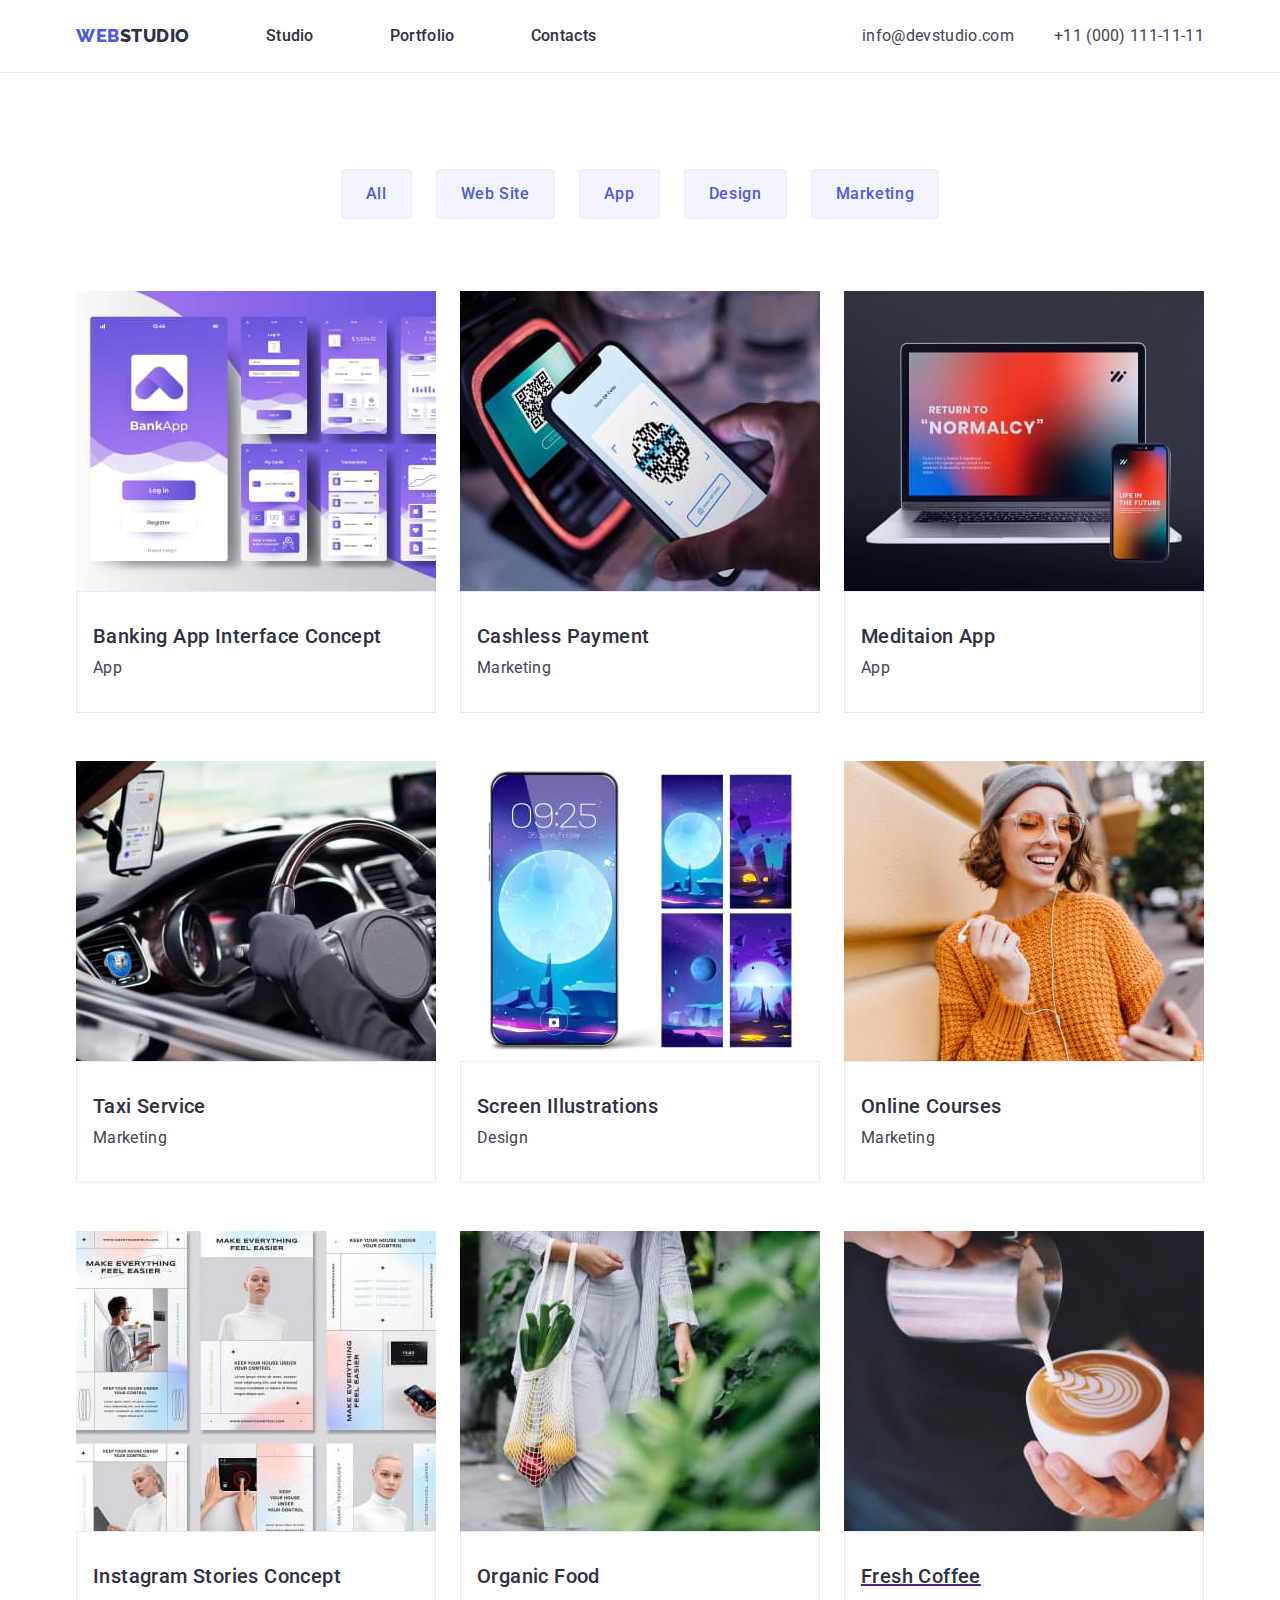
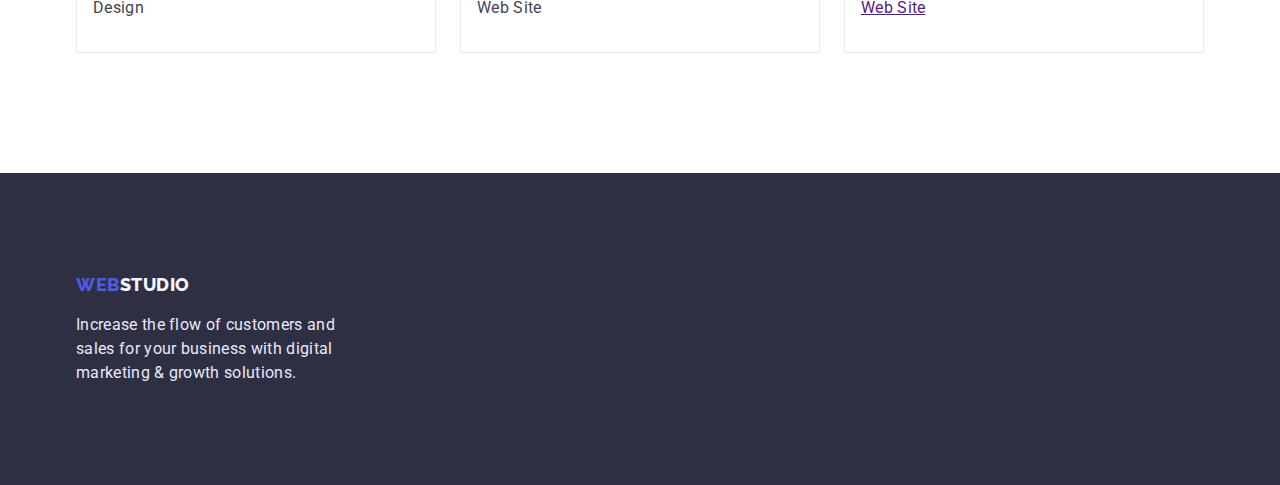
==== portfolio.html @ cac02c2f "Initial commit" ====
<!DOCTYPE html>
<html lang="en">

<head>
    <meta charset="UTF-8" />
    <meta http-equiv="X-UA-Compatible" content="IE=edge" />
    <meta name="viewport" content="width=device-width, initial-scale=1.0" />
    <title>Portfolio</title>
    <link rel="stylesheet" href="https://cdn.jsdelivr.net/npm/modern-normalize@1.1.0/modern-normalize.min.css" />
    <link rel="preconnect" href="https://fonts.googleapis.com" />
    <link rel="preconnect" href="https://fonts.gstatic.com" crossorigin />
    <link
        href="https://fonts.googleapis.com/css2?family=Raleway:wght@800&family=Roboto:wght@400;500;700;900&display=swap"
        rel="stylesheet" />

    <link rel="stylesheet" href="./css/styles.css" />
</head>

<body>
    <!-- шапка сайта -->
    <header class="style-heder">
        <!-- Mein navigation -->
        <div class="container style-heder-container">
            <nav class="page-nav">
                <a href="./index.html" class="logo link">
                    <span class="logo-color">Web</span>Studio</a>

                <!-- Links to other pages or sections of the current page -->
                <ul class="menu list">
                    <li class="menu-item">
                        <a class="link menu-link" href="./index.html">Studio</a>
                    </li>
                    <li class="menu-item">
                        <a class="link menu-link" href="./portfolio.html">Portfolio</a>
                    </li>
                    <li class="menu-item">
                        <a class="link menu-link" href="">Contacts</a>
                    </li>
                </ul>
            </nav>
            <address class="contact-main">
                <ul class="list contact-list">
                    <li>
                        <a class="contacts-email link" href="mailto:info@devstudio.com">info@devstudio.com</a>
                    </li>
                    <li>
                        <a class="contact-phone-number link" href="tel:+110001111111">+11 (000) 111-11-11</a>
                    </li>
                </ul>
            </address>
        </div>
    </header>

    <!-- Unique page content -->
    <main>
        <!-- Filtr BTN -->
        <section class="container port-sec">
            <h1 hidden>work examples</h1>

            <ul class="list button-p">
                <li class="filtr-p">
                    <button class="button secondary" type="button">All</button>
                </li>
                <li class="filtr-p">
                    <button class="button secondary" type="button">Web Site</button>
                </li>

                <li class="filtr-p">
                    <button class="button secondary" type="button">App</button>
                </li>

                <li class="filtr-p">
                    <button class="button secondary" type="button">Design</button>
                </li>

                <li class="filtr-p">
                    <button class="button secondary" type="button">Marketing</button>
                </li>
            </ul>

            <!-- services offered -->

            <ul class="list offer">
                <li class="offer-service">
                    <a class="card-p" href="">
                        <img src="./images/bank-app.jpg " alt="bank-app" width="360" />
                    </a>
                    <div class="card-p-content">
                        <h2 class="title">Banking App Interface Concept</h2>
                        <p class="advanteges-text">App</p>
                    </div>
                </li>

                <li class="offer-service">
                    <a class="card-p" href="">
                        <img src="./images/qr-skan.jpg" alt="qr-skan" width="360" />
                    </a>
                    <div class="card-p-content">
                        <h2 class="title">Cashless Payment</h2>
                        <p class="advanteges-text">Marketing</p>
                    </div>
                </li>
                <li class="offer-service">
                    <a class="card-p" href="">
                        <img src="./images/normalcy.jpg" alt="normalcy" width="360" />
                    </a>
                    <div class="card-p-content">
                        <h2 class="title">Meditaion App</h2>
                        <p class="advanteges-text">App</p>
                    </div>
                </li>

                <li class="offer-service">
                    <a class="card-p" href="">
                        <img src="./images/auto-nav.jpg" alt="auto-nav" width="360" />
                    </a>
                    <div class="card-p-content">
                        <h2 class="title">Taxi Service</h2>
                        <p class="advanteges-text">Marketing</p>
                    </div>
                </li>
                <li class="offer-service">
                    <a class="card-p" href="">
                        <img src="./images/mobile-themes.jpg " alt="mobile-themes" width="360" />
                    </a>
                    <div class="card-p-content">
                        <h2 class="title">Screen Illustrations</h2>
                        <p class="advanteges-text">Design</p>
                    </div>
                </li>

                <li class="offer-service">
                    <a class="card-p" href="">
                        <img src="./images/girl-orange-sweater.jpg " alt="girl-orange-sweater" width="360" />
                    </a>
                    <div class="card-p-content">
                        <h2 class="title">Online Courses</h2>
                        <p class="advanteges-text">Marketing</p>
                    </div>
                </li>

                <li class="offer-service">
                    <a class="card-p" href="">
                        <img src="./images/actions.jpg " alt="actions" width="360" />
                    </a>
                    <div class="card-p-content">
                        <h2 class="title">Instagram Stories Concept</h2>
                        <p class="advanteges-text">Design</p>
                    </div>
                </li>

                <li class="offer-service">
                    <a class="card-p" href="">
                        <img src="./images/bag-vegetables.jpg " alt="bag-vegetables" width="360" />
                    </a>
                    <div class="card-p-content">
                        <h2 class="title">Organic Food</h2>
                        <p class="advanteges-text">Web Site</p>
                    </div>
                </li>

                <li class="offer-service">
                    <a class="card-p" href="">
                        <img src="./images/coffee-latte.jpg" alt="Fresh Coffee" width="360" />
                        <div class="card-p-content">
                            <h2 class="title">Fresh Coffee</h2>
                            <p class="advanteges-text">Web Site</p>
                        </div>
                    </a>
                </li>
            </ul>
        </section>
    </main>
    <!-- Footer -->
    <footer class="main-footer">
        <div class="container footer-div">
            <a class="logo footer-logo link" href="./index.html">
                <span class="logo-color">Web</span>Studio</a>
            <p class="footer-text description-footer">
                Increase the flow of customers and sales for your business with
                digital marketing & growth solutions.
            </p>
        </div>
    </footer>
</body>

</html>
---- css/styles.css ----
:root {
  --primary-font: 'roboto', sans-serif;
  --secondary-font: 'raleway', sans-serif;
  --primary-text-color: #434455;
  --title-text-color: #2e2f42;
  --accent-color: #4d5ae5;
  --primary-white-color: #ffffff;
}
h1,
h2,
h3,
h4,
p {
  margin-top: 0;
  margin-bottom: 0;
}

ul,
ol {
  margin-top: 0;
  margin-bottom: 0;
  padding-left: 0;
  padding-bottom: 0;
}

img {
  display: block;
  max-width: 100%;
  height: auto;
}

body {
  color: var(--primary-text-color);
  font-family: var(--primary-font);
  background-color: var(--primary-white-color);
}

address {
  font-style: normal;
}

button {
  cursor: pointer;
}
.list {
  list-style: none;
}

.link {
  text-decoration: none;
}
.container {
  width: 1158px;
  margin-left: auto;
  margin-right: auto;
  padding-left: 15px;
  padding-right: 15px;
}
/* components */

.button {
  color: var(--title-text-color);
  background-color: var(--primary-white-color);
  font-family: inherit;
  font-weight: 500;
  font-size: 16px;
  line-height: 1.5;
  display: flex;
  align-items: center;
  letter-spacing: 0.04em;
}

.button.primary {
  background-color: var(--accent-color);
  color: var(--primary-white-color);
  padding-top: 16px;
  padding-left: 32px;
  padding-bottom: 16px;
  padding-right: 32px;
  border-radius: 4px;
  margin-left: auto;
  margin-right: auto;
}
.button.primary:hover,
.button.primary:focus {
  background-color: #404bbf;
  color: var(--primary-white-color);
}

.button.secondary {
  background-color: #f4f4fd;
  color: #4d5ae5;
  padding-top: 12px;
  padding-left: 24px;
  padding-bottom: 12px;
  padding-right: 24px;
  border-radius: 4px;
  border: 1px solid #e7e9fc;
}

.button.secondary:active {
  background-color: #4d5ae5;
  color: var(--primary-white-color);
}

/* Header */

.style-heder-container {
  display: flex;
  align-items: center;
}
.page-nav {
  display: flex;
  align-items: center;
}
.style-heder {
  background-color: #ffffff;
  padding-top: 24px;
  padding-bottom: 24px;
  border-bottom: 1px solid #e7e9fc;
}
/* Nav */
.logo {
  font-family: 'Raleway', sans-serif;
  font-weight: 800;
  font-size: 18px;
  line-height: 1.33;
  letter-spacing: 0.03em;
  text-transform: uppercase;
  color: #2e2f42;
  margin-right: 76px;
}
.logo-color {
  color: #4d5ae5;
}
.menu {
  display: flex;
  align-items: center;
}
.menu-item:not(:last-child) {
  margin-right: 76px;
}
.menu-link {
  font-weight: 500;
  font-size: 16px;
  line-height: 1.5;
  letter-spacing: 0.02em;
  color: #2e2f42;
}
.menu-link:hover,
.menu-link:focus {
  color: #404bbf;
}
.contact-list {
  display: flex;
  align-items: center;
}
.contact-main {
  margin-left: auto;
}
.contacts-email {
  font-size: 16px;
  line-height: 1.5;
  letter-spacing: 0.02em;
  margin-right: 40px;
  color: var(--primary-text-color);
}
.contacts-email:hover,
.contacts-email:focus {
  color: #404bbf;
}
.contact-phone-number {
  font-size: 16px;
  line-height: 1.5;
  letter-spacing: 0.02em;
  color: var(--primary-text-color);
}
.contact-phone-number:hover,
.contact-phone-number:focus {
  color: #404bbf;
}

/* Banner Hero */

.hero {
  background-color: #2e2f42;
  color: #ffffff;
  padding-top: 188px;
  padding-bottom: 188px;
}

.modal-btn:hover,
.modal-btn:focus {
  background: #404bbf;
}

.mein-title {
  font-weight: 700;
  font-size: 56px;
  line-height: 1.07;
  text-align: center;
  letter-spacing: 0.02em;
  color: #ffffff;
  margin-left: auto;
  margin-right: auto;
  margin-bottom: 48px;
  width: 496px;
}

.hero-content {
  text-align: center;
}

/* Section Advanteges */

.advanteges {
  padding-top: 120px;
  padding-bottom: 120px;
}

.advanteges-list {
  list-style: none;
  display: flex;
  /* flex-wrap: wrap; */
  column-gap: 24px;
}

.ad-list-item {
  flex-basis: calc(100% - 72px / 4);
}

.title {
  font-weight: 500;
  font-size: 20px;
  line-height: 1.2;
  letter-spacing: 0.02em;
  color: #2e2f42;
  margin-bottom: 8px;
}

.advanteges-text {
  font-size: 16px;
  line-height: 1.5;
  letter-spacing: 0.02em;
}

/* Section What Are We Doing */

.doing {
  padding-bottom: 120px;
}

.doing-list {
  list-style: none;
  display: flex;
  /* flex-wrap: wrap; */
  gap: 24px;
}

.sec-title {
  font-weight: 700;
  font-size: 36px;
  line-height: 1.11;
  text-align: center;
  letter-spacing: 0.02em;
  text-transform: capitalize;
  color: #2e2f42;
  margin-bottom: 72px;
}
.doing-content {
  flex-basis: calc(100% - 48px / 3);
  border: 1px solid #e7e9fc;
}

/* Section Our Team */

.team-list {
  list-style: none;
  display: flex;
  flex-wrap: wrap;
  gap: 24px;
}
.team-nome {
  background: #ffffff;
  box-shadow: 0px 1px 6px rgba(46, 47, 66, 0.08),
    0px 1px 1px rgba(46, 47, 66, 0.16), 0px 2px 1px rgba(46, 47, 66, 0.08);
  border-radius: 0px 0px 4px 4px;
}
.team-content {
  padding-top: 32px;
  padding-bottom: 32px;
  padding-left: 16px;
  padding-right: 16px;
  justify-content: center;
  text-align: center;
}

.team-sect {
  background: #f4f4fd;
  padding-top: 120px;
  padding-bottom: 120px;
}

/* Footer */
.main-footer {
  background: #2e2f42;
  padding-top: 100px;
  padding-bottom: 100px;
}

.footer-logo {
  letter-spacing: 0.03em;
  text-transform: uppercase;
  color: #f4f4fd;
}
.description-footer {
  font-weight: 400;
  font-size: 16px;
  line-height: 1.5;
  letter-spacing: 0.02em;
  color: #e7e9fc;
}
.footer-text {
  width: 264px;
  margin-top: 16px;
}

/* Portfolio */

.button-p {
  display: flex;
  flex-wrap: wrap;
  justify-content: center;
  margin-bottom: 72px;
  column-gap: 24px;
}
.port-sec {
  padding-top: 96px;
  padding-bottom: 120px;
}

.offer {
  padding: 0;
  list-style: none;
  display: flex;
  flex-wrap: wrap;
  column-gap: 24px;
  row-gap: 48px;
}

.offer-service {
  flex-basis: calc((100% - 48px) / 3);
}

.card-p {
  background: #ffffff;
}

.card-p-content {
  padding-top: 32px;
  padding-bottom: 32px;
  padding-left: 16px;
  padding-right: 16px;
  justify-content: center;
  border: 1px solid #e7e9fc;
}
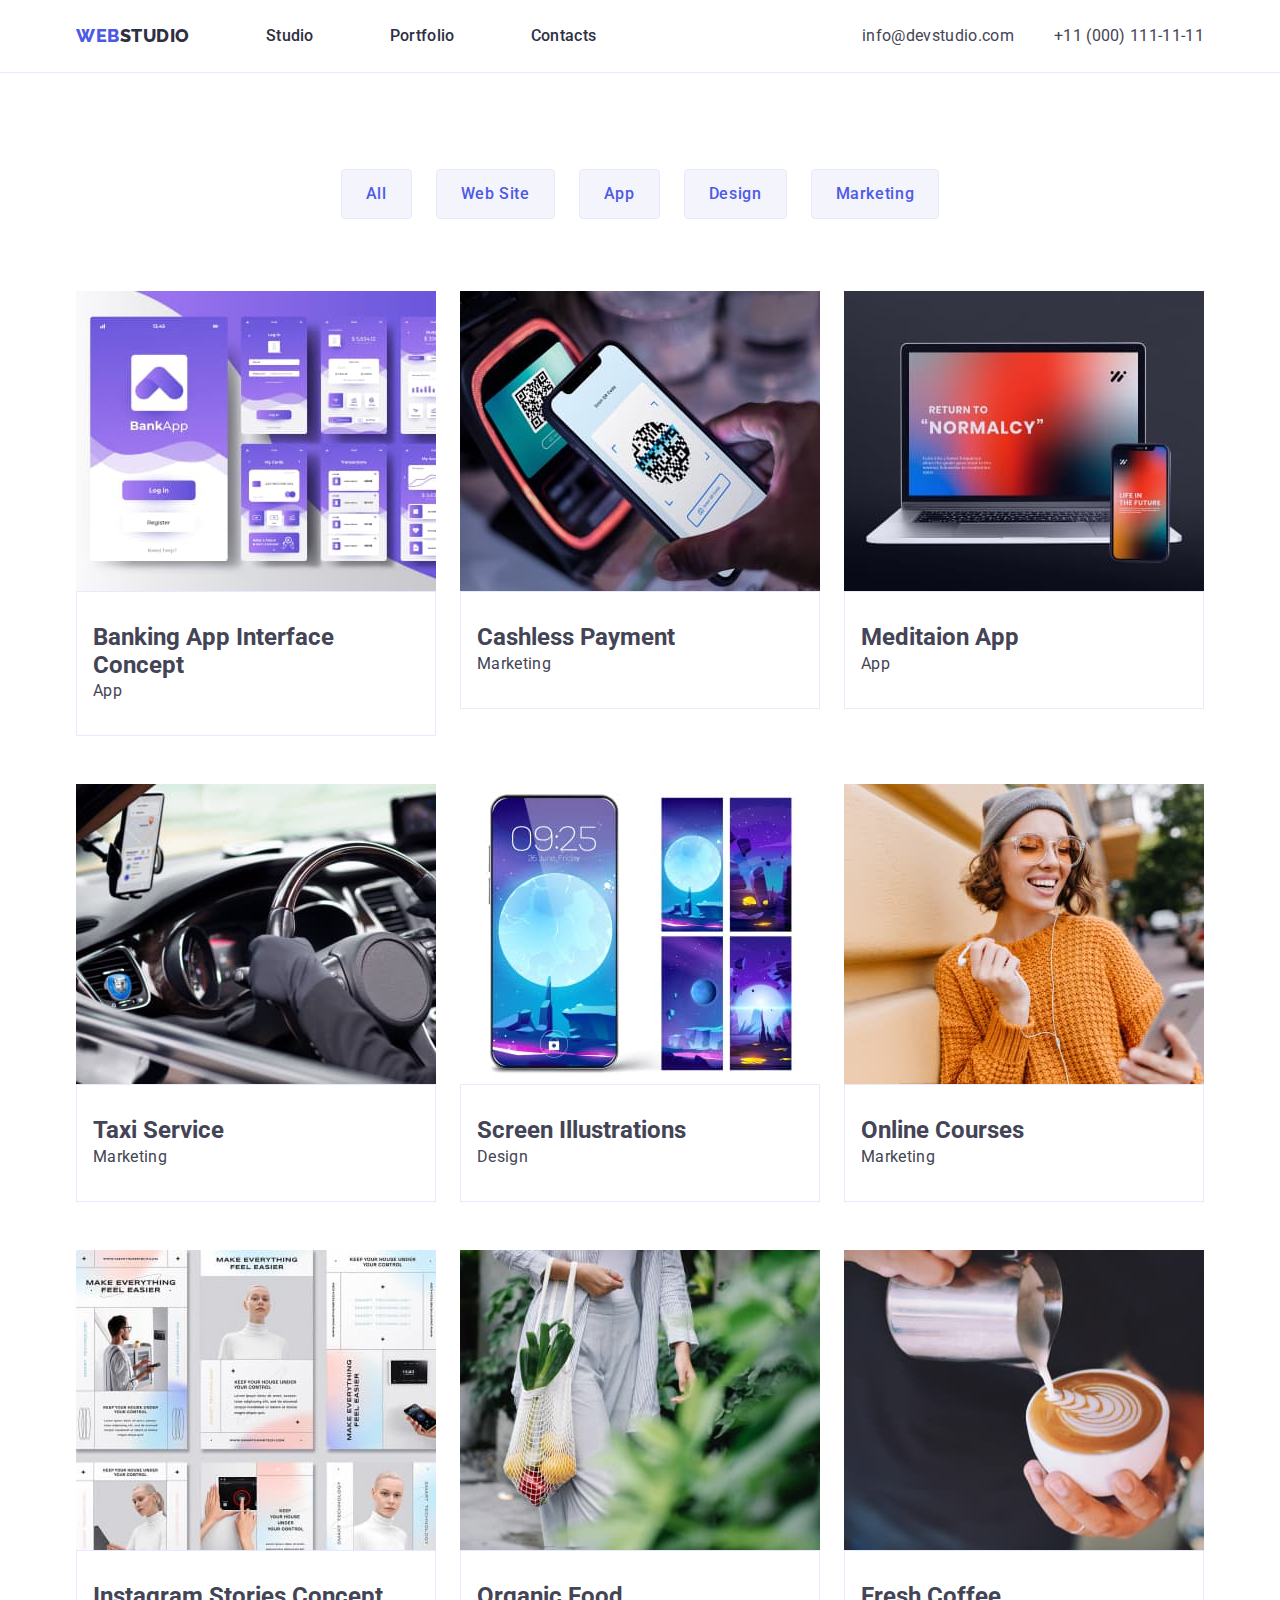
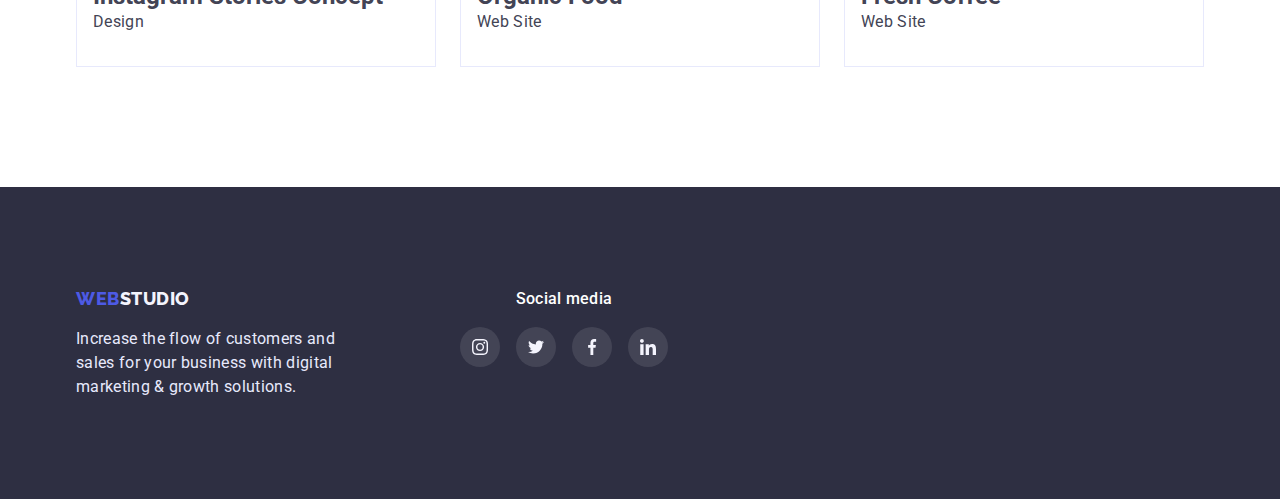
==== commit 21ff9b96: "test" ====
--- a/portfolio.html
+++ b/portfolio.html
@@ -82,85 +82,93 @@
 
             <ul class="list offer">
                 <li class="offer-service">
-                    <a class="card-p" href="">
+                    <a class="card-p link" href="">
                         <img src="./images/bank-app.jpg " alt="bank-app" width="360" />
-                    </a>
-                    <div class="card-p-content">
-                        <h2 class="title">Banking App Interface Concept</h2>
-                        <p class="advanteges-text">App</p>
-                    </div>
-                </li>
-
-                <li class="offer-service">
-                    <a class="card-p" href="">
+
+                        <div class="card-p-content">
+                            <h2 class="title">Banking App Interface Concept</h2>
+                            <p class="advanteges-text">App</p>
+                        </div>
+                    </a>
+                </li>
+
+                <li class="offer-service">
+                    <a class="card-p link" href="">
                         <img src="./images/qr-skan.jpg" alt="qr-skan" width="360" />
-                    </a>
-                    <div class="card-p-content">
-                        <h2 class="title">Cashless Payment</h2>
-                        <p class="advanteges-text">Marketing</p>
-                    </div>
-                </li>
-                <li class="offer-service">
-                    <a class="card-p" href="">
+
+                        <div class="card-p-content">
+                            <h2 class="title">Cashless Payment</h2>
+                            <p class="advanteges-text">Marketing</p>
+                        </div>
+                    </a>
+                </li>
+                <li class="offer-service">
+                    <a class="card-p link" href="">
                         <img src="./images/normalcy.jpg" alt="normalcy" width="360" />
-                    </a>
-                    <div class="card-p-content">
-                        <h2 class="title">Meditaion App</h2>
-                        <p class="advanteges-text">App</p>
-                    </div>
-                </li>
-
-                <li class="offer-service">
-                    <a class="card-p" href="">
+
+                        <div class="card-p-content">
+                            <h2 class="title">Meditaion App</h2>
+                            <p class="advanteges-text">App</p>
+                        </div>
+                    </a>
+                </li>
+
+                <li class="offer-service">
+                    <a class="card-p link" href="">
                         <img src="./images/auto-nav.jpg" alt="auto-nav" width="360" />
-                    </a>
-                    <div class="card-p-content">
-                        <h2 class="title">Taxi Service</h2>
-                        <p class="advanteges-text">Marketing</p>
-                    </div>
-                </li>
-                <li class="offer-service">
-                    <a class="card-p" href="">
+
+                        <div class="card-p-content">
+                            <h2 class="title">Taxi Service</h2>
+                            <p class="advanteges-text">Marketing</p>
+                        </div>
+                    </a>
+                </li>
+                <li class="offer-service">
+                    <a class="card-p link" href="">
                         <img src="./images/mobile-themes.jpg " alt="mobile-themes" width="360" />
-                    </a>
-                    <div class="card-p-content">
-                        <h2 class="title">Screen Illustrations</h2>
-                        <p class="advanteges-text">Design</p>
-                    </div>
-                </li>
-
-                <li class="offer-service">
-                    <a class="card-p" href="">
+
+                        <div class="card-p-content">
+                            <h2 class="title">Screen Illustrations</h2>
+                            <p class="advanteges-text">Design</p>
+                        </div>
+                    </a>
+                </li>
+
+                <li class="offer-service">
+                    <a class="card-p link" href="">
                         <img src="./images/girl-orange-sweater.jpg " alt="girl-orange-sweater" width="360" />
-                    </a>
-                    <div class="card-p-content">
-                        <h2 class="title">Online Courses</h2>
-                        <p class="advanteges-text">Marketing</p>
-                    </div>
-                </li>
-
-                <li class="offer-service">
-                    <a class="card-p" href="">
+
+                        <div class="card-p-content">
+                            <h2 class="title">Online Courses</h2>
+                            <p class="advanteges-text">Marketing</p>
+                        </div>
+                    </a>
+                </li>
+
+                <li class="offer-service">
+                    <a class="card-p link" href="">
                         <img src="./images/actions.jpg " alt="actions" width="360" />
-                    </a>
-                    <div class="card-p-content">
-                        <h2 class="title">Instagram Stories Concept</h2>
-                        <p class="advanteges-text">Design</p>
-                    </div>
-                </li>
-
-                <li class="offer-service">
-                    <a class="card-p" href="">
+
+                        <div class="card-p-content">
+                            <h2 class="title">Instagram Stories Concept</h2>
+                            <p class="advanteges-text">Design</p>
+                        </div>
+                    </a>
+                </li>
+
+                <li class="offer-service">
+                    <a class="card-p link" href="">
                         <img src="./images/bag-vegetables.jpg " alt="bag-vegetables" width="360" />
-                    </a>
-                    <div class="card-p-content">
-                        <h2 class="title">Organic Food</h2>
-                        <p class="advanteges-text">Web Site</p>
-                    </div>
-                </li>
-
-                <li class="offer-service">
-                    <a class="card-p" href="">
+
+                        <div class="card-p-content">
+                            <h2 class="title">Organic Food</h2>
+                            <p class="advanteges-text">Web Site</p>
+                        </div>
+                    </a>
+                </li>
+
+                <li class="offer-service">
+                    <a class="card-p link" href="">
                         <img src="./images/coffee-latte.jpg" alt="Fresh Coffee" width="360" />
                         <div class="card-p-content">
                             <h2 class="title">Fresh Coffee</h2>
@@ -173,13 +181,48 @@
     </main>
     <!-- Footer -->
     <footer class="main-footer">
-        <div class="container footer-div">
-            <a class="logo footer-logo link" href="./index.html">
-                <span class="logo-color">Web</span>Studio</a>
-            <p class="footer-text description-footer">
-                Increase the flow of customers and sales for your business with
-                digital marketing & growth solutions.
-            </p>
+        <div class="container footer-content">
+            <div class=" footer-div">
+                <a class="logo footer-logo link" href="./index.html">
+                    <span class="logo-color">Web</span>Studio</a>
+                <p class="footer-text description-footer">
+                    Increase the flow of customers and sales for your business with
+                    digital marketing & growth solutions.
+                </p>
+            </div>
+            <div class="social-media-list">
+                <p class="social-media-text">Social media</p>
+                <ul class="social-list-footer list">
+                    <li class="social-list-item">
+                        <a href="" class="social-list-link-footer">
+                            <svg class="social-list-icon" width="16" height="16">
+                                <use href="./images/sprite.svg#icon-instagram"></use>
+                            </svg>
+                        </a>
+                    </li>
+                    <li class="social-list-item">
+                        <a href="" class="social-list-link-footer">
+                            <svg class="social-list-icon" width="16" height="16">
+                                <use href="./images/sprite.svg#icon-twitter"></use>
+                            </svg>
+                        </a>
+                    </li>
+                    <li class="social-list-item">
+                        <a href="" class="social-list-link-footer">
+                            <svg class="social-list-icon" width="16" height="16">
+                                <use href="./images/sprite.svg#icon-facebook"></use>
+                            </svg>
+                        </a>
+                    </li>
+                    <li class="social-list-item">
+                        <a href="" class="social-list-link-footer">
+                            <svg class="social-list-icon" width="16" height="16">
+                                <use href="./images/sprite.svg#icon-linkedin"></use>
+                            </svg>
+                        </a>
+                    </li>
+                </ul>
+            </div>
         </div>
     </footer>
 </body>
--- a/css/styles.css
+++ b/css/styles.css
@@ -27,6 +27,11 @@
   display: block;
   max-width: 100%;
   height: auto;
+}
+
+a {
+  color: #434455;
+  text-decoration: none;
 }
 
 body {
@@ -148,7 +153,8 @@
   color: #2e2f42;
 }
 .menu-link:hover,
-.menu-link:focus {
+.menu-link:focus,
+.menu-link:active {
   color: #404bbf;
 }
 .contact-list {
@@ -166,7 +172,7 @@
   color: var(--primary-text-color);
 }
 .contacts-email:hover,
-.contacts-email:focus {
+.contacts-email:focus .contacts-email:active {
   color: #404bbf;
 }
 .contact-phone-number {
@@ -179,14 +185,33 @@
 .contact-phone-number:focus {
   color: #404bbf;
 }
-
+/* .bottom-line::after {
+  display: block;
+  content: '';
+  position: absolute;
+  width: 66px;
+  height: 4px;
+  left: 0px;
+  top: 48px;
+  background: #404bbf;
+  border-radius: 2px;
+} */
 /* Banner Hero */
 
 .hero {
   background-color: #2e2f42;
+  background-image: linear-gradient(
+      rgba(46, 47, 66, 0.7),
+      rgba(46, 47, 66, 0.7)
+    ),
+    url(../images/people-office.jpg);
+
+  background-position: center;
+  background-size: cover;
   color: #ffffff;
   padding-top: 188px;
   padding-bottom: 188px;
+  /* max-width: 1440px; */
 }
 
 .modal-btn:hover,
@@ -219,9 +244,7 @@
 }
 
 .advanteges-list {
-  list-style: none;
-  display: flex;
-  /* flex-wrap: wrap; */
+  display: flex;
   column-gap: 24px;
 }
 
@@ -229,7 +252,13 @@
   flex-basis: calc(100% - 72px / 4);
 }
 
-.title {
+.icon-advantages {
+  background-color: #f4f4fd;
+  border-radius: 4px;
+  padding-top: 24px;
+  padding-bottom: 24px;
+}
+.ad-list-item .title {
   font-weight: 500;
   font-size: 20px;
   line-height: 1.2;
@@ -301,13 +330,71 @@
   padding-bottom: 120px;
 }
 
+.social-list {
+  display: flex;
+  justify-content: center;
+  gap: 24px;
+  margin-top: 8px;
+}
+.social-list-link {
+  display: flex;
+  justify-content: center;
+  align-items: center;
+  width: 40px;
+  height: 40px;
+  border-radius: 50%;
+  background-color: #4d5ae5;
+}
+.social-list-link:hover,
+.social-list-link:focus {
+  background-color: #404bbf;
+}
+
+/* Customers */
+
+.customers {
+  padding-top: 130px;
+}
+.customers-list {
+  display: flex;
+  gap: 24px;
+}
+
+.customers-iton {
+  flex-basis: calc(100% - 24px / 6);
+  padding-bottom: 120px;
+}
+.customers-link {
+  display: flex;
+  justify-content: center;
+  align-items: center;
+  width: 168px;
+  height: 88px;
+  border: 1px solid #8e8f99;
+  border-radius: 4px;
+}
+.customers-link:hover,
+.customers-link:focus {
+  border: 1px solid #404bbf;
+}
+.customers-icon {
+  fill: #8e8f99;
+}
+.customers-icon:hover,
+.customers-icon:focus {
+  fill: #404bbf;
+}
+
 /* Footer */
 .main-footer {
   background: #2e2f42;
   padding-top: 100px;
   padding-bottom: 100px;
 }
-
+.footer-content {
+  display: flex;
+  gap: 120px;
+}
 .footer-logo {
   letter-spacing: 0.03em;
   text-transform: uppercase;
@@ -325,6 +412,39 @@
   margin-top: 16px;
 }
 
+.footer-div {
+}
+
+.social-media-list {
+  text-align: center;
+  /* width: 208px; */
+}
+.social-media-text {
+  font-weight: 500;
+  font-size: 16px;
+  line-height: 1.5;
+  letter-spacing: 0.02em;
+  color: #ffffff;
+  margin-bottom: 16px;
+}
+.social-list-footer {
+  display: flex;
+  justify-content: center;
+  gap: 16px;
+}
+.social-list-link-footer {
+  display: flex;
+  justify-content: center;
+  align-items: center;
+  width: 40px;
+  height: 40px;
+  border-radius: 50%;
+  background-color: rgba(255, 255, 255, 0.1);
+}
+.social-list-link-footer:hover,
+.social-list-link-footer:focus {
+  background-color: #31d0aa;
+}
 /* Portfolio */
 
 .button-p {
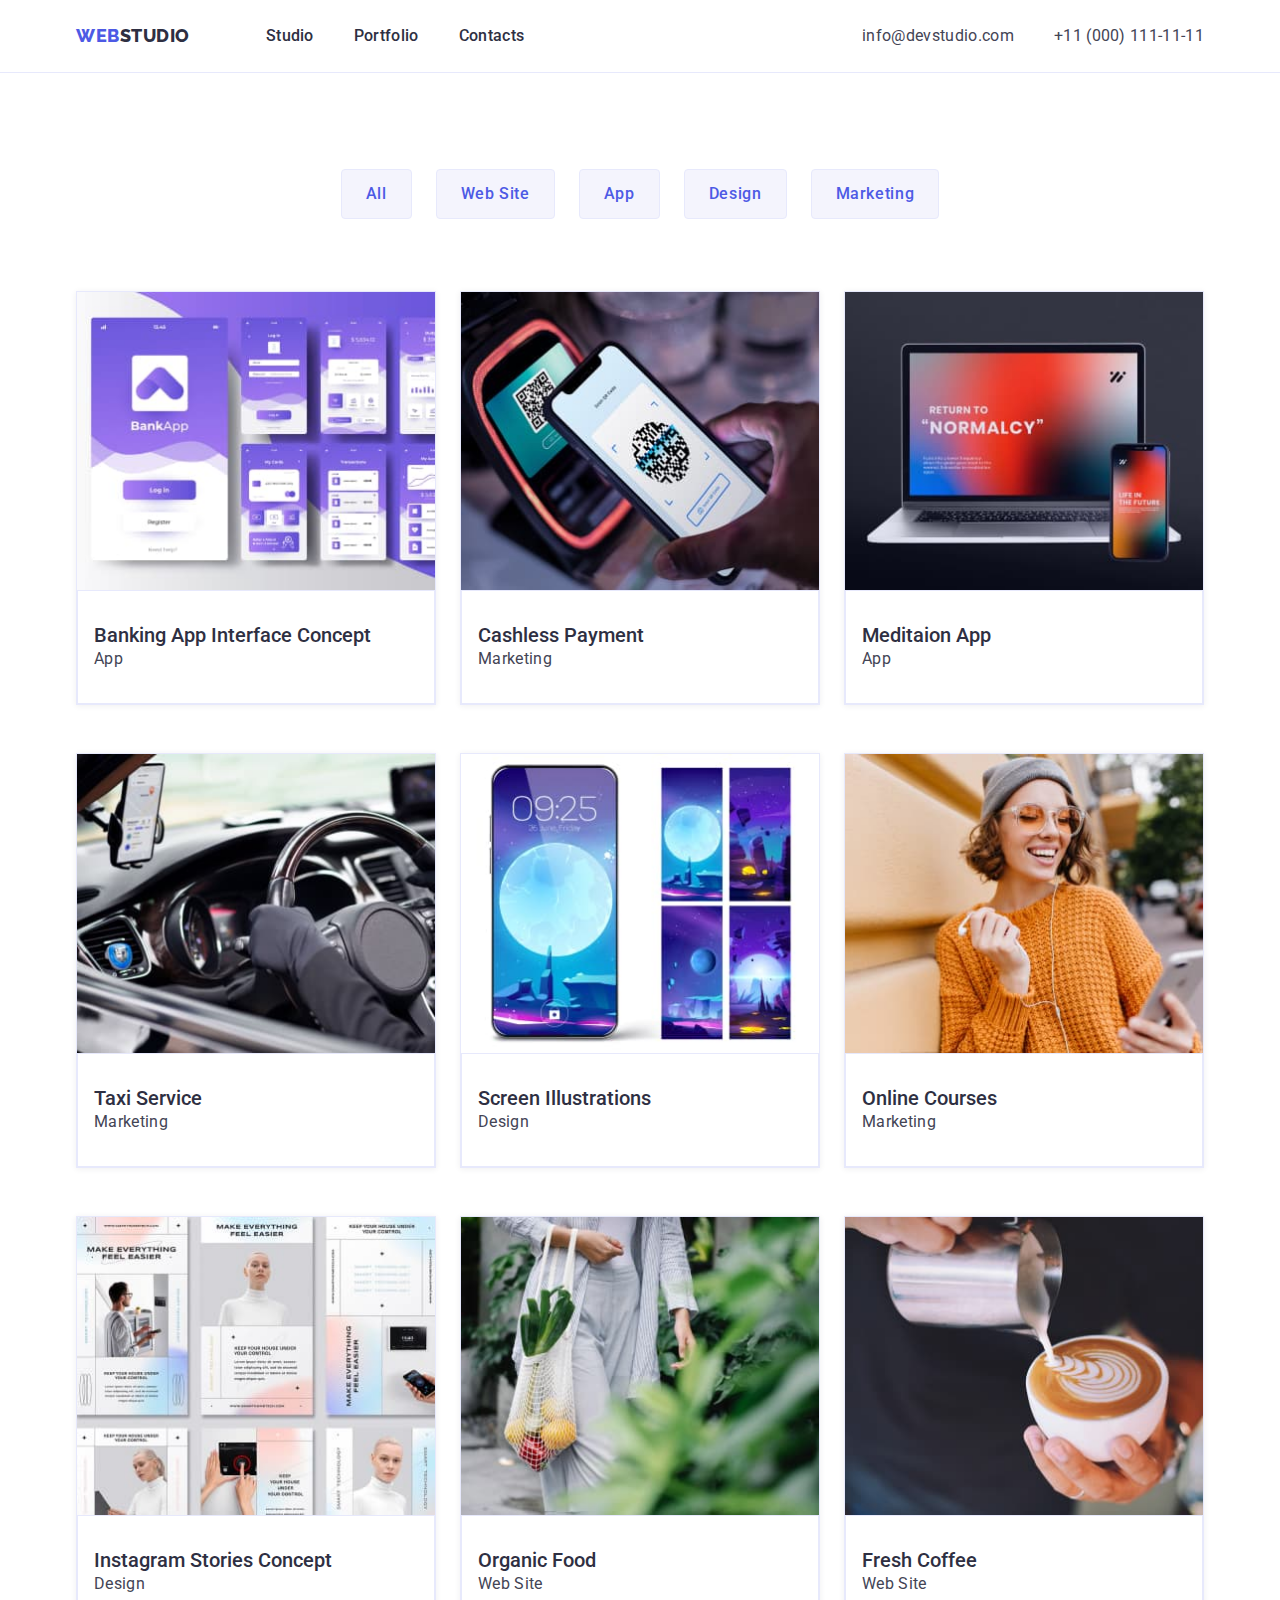
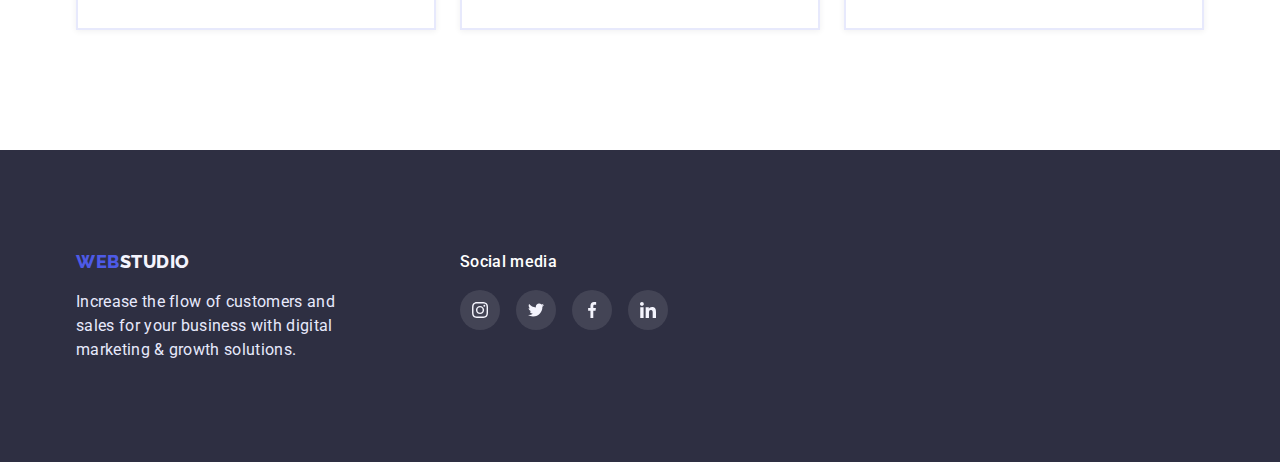
==== commit bb99207a: "DZ4" ====
--- a/portfolio.html
+++ b/portfolio.html
@@ -182,7 +182,7 @@
     <!-- Footer -->
     <footer class="main-footer">
         <div class="container footer-content">
-            <div class=" footer-div">
+            <div class="footer-div">
                 <a class="logo footer-logo link" href="./index.html">
                     <span class="logo-color">Web</span>Studio</a>
                 <p class="footer-text description-footer">
--- a/css/styles.css
+++ b/css/styles.css
@@ -85,6 +85,7 @@
   border-radius: 4px;
   margin-left: auto;
   margin-right: auto;
+  border: 1px solid transparent;
 }
 .button.primary:hover,
 .button.primary:focus {
@@ -108,6 +109,12 @@
   color: var(--primary-white-color);
 }
 
+.title {
+  color: var(--title-text-color);
+  font-weight: 500;
+  font-size: 20px;
+  line-height: 1.2;
+}
 /* Header */
 
 .style-heder-container {
@@ -143,7 +150,7 @@
   align-items: center;
 }
 .menu-item:not(:last-child) {
-  margin-right: 76px;
+  margin-right: 40px;
 }
 .menu-link {
   font-weight: 500;
@@ -282,7 +289,6 @@
 .doing-list {
   list-style: none;
   display: flex;
-  /* flex-wrap: wrap; */
   gap: 24px;
 }
 
@@ -344,6 +350,7 @@
   height: 40px;
   border-radius: 50%;
   background-color: #4d5ae5;
+  fill: #f4f4fd;
 }
 .social-list-link:hover,
 .social-list-link:focus {
@@ -354,6 +361,7 @@
 
 .customers {
   padding-top: 130px;
+  padding-bottom: 120px;
 }
 .customers-list {
   display: flex;
@@ -362,7 +370,6 @@
 
 .customers-iton {
   flex-basis: calc(100% - 24px / 6);
-  padding-bottom: 120px;
 }
 .customers-link {
   display: flex;
@@ -375,14 +382,14 @@
 }
 .customers-link:hover,
 .customers-link:focus {
-  border: 1px solid #404bbf;
+  border-color: #404bbf;
+}
+.customers-link:hover .customers-icon,
+.customers-link:focus .customers-icon {
+  fill: #404bbf;
 }
 .customers-icon {
   fill: #8e8f99;
-}
-.customers-icon:hover,
-.customers-icon:focus {
-  fill: #404bbf;
 }
 
 /* Footer */
@@ -412,13 +419,6 @@
   margin-top: 16px;
 }
 
-.footer-div {
-}
-
-.social-media-list {
-  text-align: center;
-  /* width: 208px; */
-}
 .social-media-text {
   font-weight: 500;
   font-size: 16px;
@@ -433,6 +433,7 @@
   gap: 16px;
 }
 .social-list-link-footer {
+  fill: #f4f4fd;
   display: flex;
   justify-content: center;
   align-items: center;
@@ -459,6 +460,11 @@
   padding-bottom: 120px;
 }
 
+.filtr-p:hover,
+.filtr-p:focus {
+  box-shadow: 0px 3px 1px rgba(0, 0, 0, 0.1), 0px 2px 1px rgba(0, 0, 0, 0.08),
+    0px 2px 2px rgba(0, 0, 0, 0.12);
+}
 .offer {
   padding: 0;
   list-style: none;
@@ -470,10 +476,17 @@
 
 .offer-service {
   flex-basis: calc((100% - 48px) / 3);
-}
-
-.card-p {
   background: #ffffff;
+  border: 1px solid #e7e9fc;
+  box-shadow: 0px 1px 6px rgba(46, 47, 66, 0.08);
+}
+
+.offer-service:hover,
+.offer-service:focus {
+  background: #ffffff;
+  border: 0.5px solid #f4f4fd;
+  box-shadow: 0px 1px 6px rgba(46, 47, 66, 0.08),
+    0px 1px 1px rgba(46, 47, 66, 0.16), 0px 2px 1px rgba(46, 47, 66, 0.08);
 }
 
 .card-p-content {
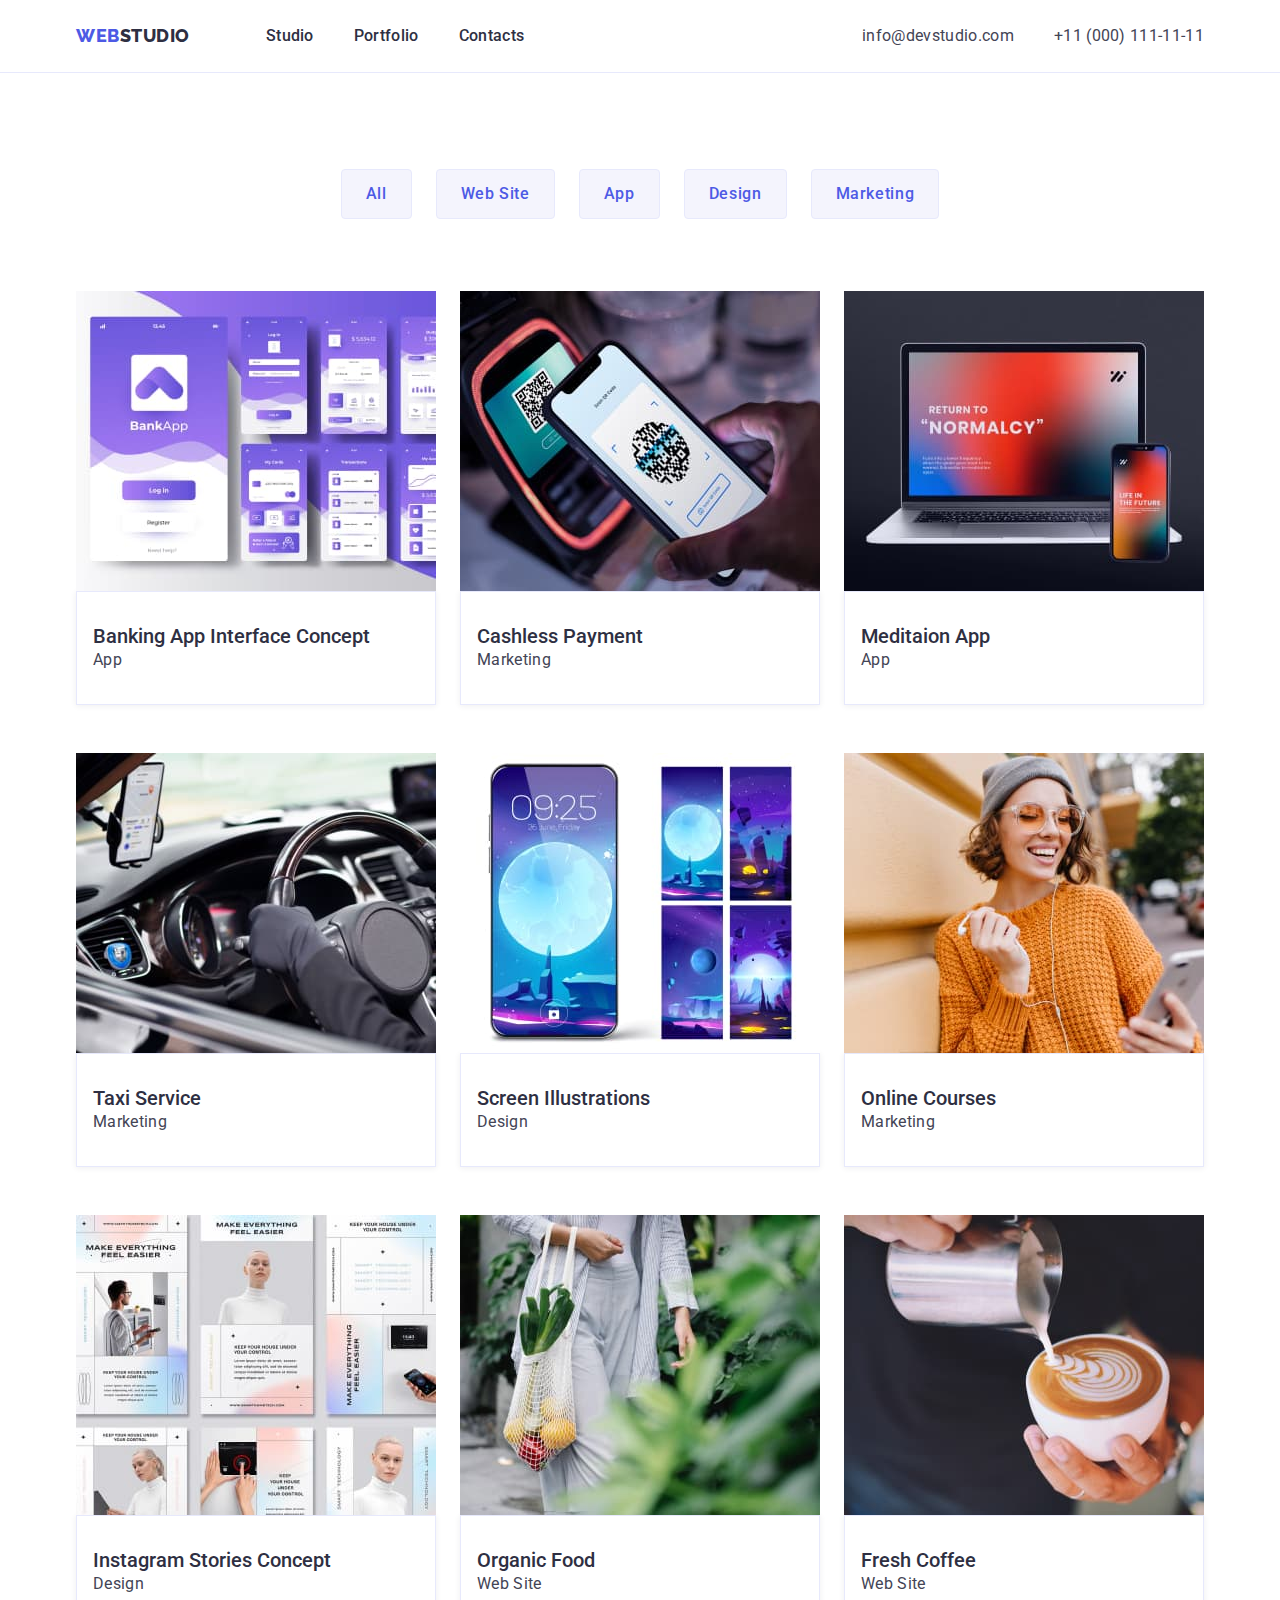
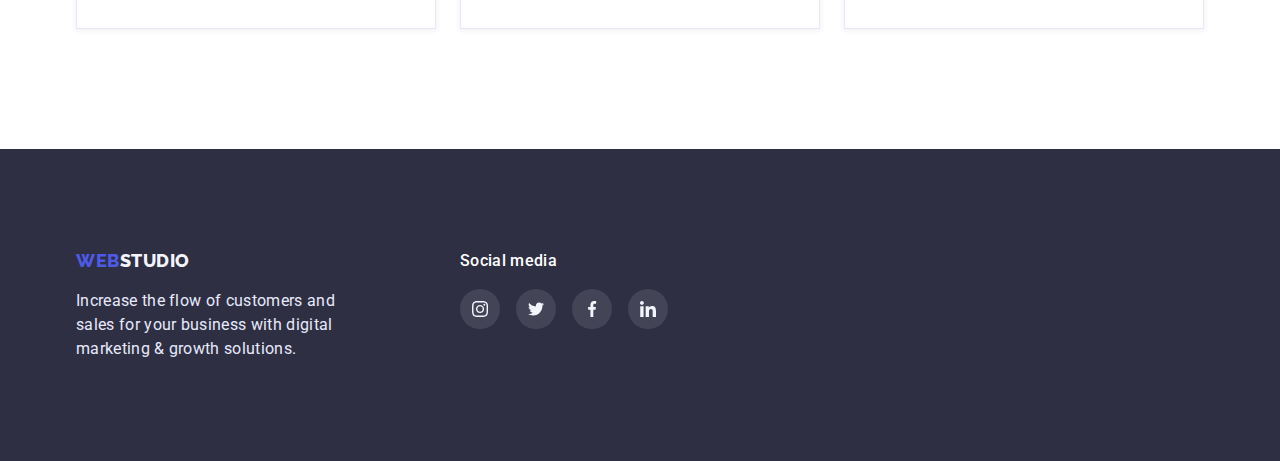
==== commit 9fbbde44: "DZ4" ====
--- a/portfolio.html
+++ b/portfolio.html
@@ -1,230 +1,251 @@
 <!DOCTYPE html>
 <html lang="en">
-
-<head>
+  <head>
     <meta charset="UTF-8" />
     <meta http-equiv="X-UA-Compatible" content="IE=edge" />
     <meta name="viewport" content="width=device-width, initial-scale=1.0" />
     <title>Portfolio</title>
-    <link rel="stylesheet" href="https://cdn.jsdelivr.net/npm/modern-normalize@1.1.0/modern-normalize.min.css" />
+    <link
+      rel="stylesheet"
+      href="https://cdn.jsdelivr.net/npm/modern-normalize@1.1.0/modern-normalize.min.css"
+    />
     <link rel="preconnect" href="https://fonts.googleapis.com" />
     <link rel="preconnect" href="https://fonts.gstatic.com" crossorigin />
     <link
-        href="https://fonts.googleapis.com/css2?family=Raleway:wght@800&family=Roboto:wght@400;500;700;900&display=swap"
-        rel="stylesheet" />
+      href="https://fonts.googleapis.com/css2?family=Raleway:wght@800&family=Roboto:wght@400;500;700;900&display=swap"
+      rel="stylesheet"
+    />
 
     <link rel="stylesheet" href="./css/styles.css" />
-</head>
-
-<body>
+  </head>
+
+  <body>
     <!-- шапка сайта -->
     <header class="style-heder">
-        <!-- Mein navigation -->
-        <div class="container style-heder-container">
-            <nav class="page-nav">
-                <a href="./index.html" class="logo link">
-                    <span class="logo-color">Web</span>Studio</a>
-
-                <!-- Links to other pages or sections of the current page -->
-                <ul class="menu list">
-                    <li class="menu-item">
-                        <a class="link menu-link" href="./index.html">Studio</a>
-                    </li>
-                    <li class="menu-item">
-                        <a class="link menu-link" href="./portfolio.html">Portfolio</a>
-                    </li>
-                    <li class="menu-item">
-                        <a class="link menu-link" href="">Contacts</a>
-                    </li>
-                </ul>
-            </nav>
-            <address class="contact-main">
-                <ul class="list contact-list">
-                    <li>
-                        <a class="contacts-email link" href="mailto:info@devstudio.com">info@devstudio.com</a>
-                    </li>
-                    <li>
-                        <a class="contact-phone-number link" href="tel:+110001111111">+11 (000) 111-11-11</a>
-                    </li>
-                </ul>
-            </address>
-        </div>
+      <!-- Mein navigation -->
+      <div class="container style-heder-container">
+        <nav class="page-nav">
+          <a href="./index.html" class="logo link">
+            <span class="logo-color">Web</span>Studio</a
+          >
+
+          <!-- Links to other pages or sections of the current page -->
+          <ul class="menu list">
+            <li class="menu-item">
+              <a class="link menu-link" href="./index.html">Studio</a>
+            </li>
+            <li class="menu-item">
+              <a class="link menu-link" href="./portfolio.html">Portfolio</a>
+            </li>
+            <li class="menu-item">
+              <a class="link menu-link" href="">Contacts</a>
+            </li>
+          </ul>
+        </nav>
+        <address class="contact-main">
+          <ul class="list contact-list">
+            <li>
+              <a class="contacts-email link" href="mailto:info@devstudio.com"
+                >info@devstudio.com</a
+              >
+            </li>
+            <li>
+              <a class="contact-phone-number link" href="tel:+110001111111"
+                >+11 (000) 111-11-11</a
+              >
+            </li>
+          </ul>
+        </address>
+      </div>
     </header>
 
     <!-- Unique page content -->
     <main>
-        <!-- Filtr BTN -->
-        <section class="container port-sec">
-            <h1 hidden>work examples</h1>
-
-            <ul class="list button-p">
-                <li class="filtr-p">
-                    <button class="button secondary" type="button">All</button>
-                </li>
-                <li class="filtr-p">
-                    <button class="button secondary" type="button">Web Site</button>
-                </li>
-
-                <li class="filtr-p">
-                    <button class="button secondary" type="button">App</button>
-                </li>
-
-                <li class="filtr-p">
-                    <button class="button secondary" type="button">Design</button>
-                </li>
-
-                <li class="filtr-p">
-                    <button class="button secondary" type="button">Marketing</button>
-                </li>
-            </ul>
-
-            <!-- services offered -->
-
-            <ul class="list offer">
-                <li class="offer-service">
-                    <a class="card-p link" href="">
-                        <img src="./images/bank-app.jpg " alt="bank-app" width="360" />
-
-                        <div class="card-p-content">
-                            <h2 class="title">Banking App Interface Concept</h2>
-                            <p class="advanteges-text">App</p>
-                        </div>
-                    </a>
-                </li>
-
-                <li class="offer-service">
-                    <a class="card-p link" href="">
-                        <img src="./images/qr-skan.jpg" alt="qr-skan" width="360" />
-
-                        <div class="card-p-content">
-                            <h2 class="title">Cashless Payment</h2>
-                            <p class="advanteges-text">Marketing</p>
-                        </div>
-                    </a>
-                </li>
-                <li class="offer-service">
-                    <a class="card-p link" href="">
-                        <img src="./images/normalcy.jpg" alt="normalcy" width="360" />
-
-                        <div class="card-p-content">
-                            <h2 class="title">Meditaion App</h2>
-                            <p class="advanteges-text">App</p>
-                        </div>
-                    </a>
-                </li>
-
-                <li class="offer-service">
-                    <a class="card-p link" href="">
-                        <img src="./images/auto-nav.jpg" alt="auto-nav" width="360" />
-
-                        <div class="card-p-content">
-                            <h2 class="title">Taxi Service</h2>
-                            <p class="advanteges-text">Marketing</p>
-                        </div>
-                    </a>
-                </li>
-                <li class="offer-service">
-                    <a class="card-p link" href="">
-                        <img src="./images/mobile-themes.jpg " alt="mobile-themes" width="360" />
-
-                        <div class="card-p-content">
-                            <h2 class="title">Screen Illustrations</h2>
-                            <p class="advanteges-text">Design</p>
-                        </div>
-                    </a>
-                </li>
-
-                <li class="offer-service">
-                    <a class="card-p link" href="">
-                        <img src="./images/girl-orange-sweater.jpg " alt="girl-orange-sweater" width="360" />
-
-                        <div class="card-p-content">
-                            <h2 class="title">Online Courses</h2>
-                            <p class="advanteges-text">Marketing</p>
-                        </div>
-                    </a>
-                </li>
-
-                <li class="offer-service">
-                    <a class="card-p link" href="">
-                        <img src="./images/actions.jpg " alt="actions" width="360" />
-
-                        <div class="card-p-content">
-                            <h2 class="title">Instagram Stories Concept</h2>
-                            <p class="advanteges-text">Design</p>
-                        </div>
-                    </a>
-                </li>
-
-                <li class="offer-service">
-                    <a class="card-p link" href="">
-                        <img src="./images/bag-vegetables.jpg " alt="bag-vegetables" width="360" />
-
-                        <div class="card-p-content">
-                            <h2 class="title">Organic Food</h2>
-                            <p class="advanteges-text">Web Site</p>
-                        </div>
-                    </a>
-                </li>
-
-                <li class="offer-service">
-                    <a class="card-p link" href="">
-                        <img src="./images/coffee-latte.jpg" alt="Fresh Coffee" width="360" />
-                        <div class="card-p-content">
-                            <h2 class="title">Fresh Coffee</h2>
-                            <p class="advanteges-text">Web Site</p>
-                        </div>
-                    </a>
-                </li>
-            </ul>
-        </section>
+      <!-- Filtr BTN -->
+      <section class="container port-sec">
+        <h1 hidden>work examples</h1>
+
+        <ul class="list button-p">
+          <li class="filtr-p">
+            <button class="button secondary" type="button">All</button>
+          </li>
+          <li class="filtr-p">
+            <button class="button secondary" type="button">Web Site</button>
+          </li>
+          <li class="filtr-p">
+            <button class="button secondary" type="button">App</button>
+          </li>
+          <li class="filtr-p">
+            <button class="button secondary" type="button">Design</button>
+          </li>
+          <li class="filtr-p">
+            <button class="button secondary" type="button">Marketing</button>
+          </li>
+        </ul>
+
+        <!-- services offered -->
+
+        <ul class="list offer">
+          <li class="offer-service">
+            <a class="card-p link" href="">
+              <img src="./images/bank-app.jpg " alt="bank-app" width="360" />
+
+              <div class="card-p-content">
+                <h2 class="title">Banking App Interface Concept</h2>
+                <p class="advanteges-text">App</p>
+              </div>
+            </a>
+          </li>
+
+          <li class="offer-service">
+            <a class="card-p link" href="">
+              <img src="./images/qr-skan.jpg" alt="qr-skan" width="360" />
+
+              <div class="card-p-content">
+                <h2 class="title">Cashless Payment</h2>
+                <p class="advanteges-text">Marketing</p>
+              </div>
+            </a>
+          </li>
+          <li class="offer-service">
+            <a class="card-p link" href="">
+              <img src="./images/normalcy.jpg" alt="normalcy" width="360" />
+
+              <div class="card-p-content">
+                <h2 class="title">Meditaion App</h2>
+                <p class="advanteges-text">App</p>
+              </div>
+            </a>
+          </li>
+
+          <li class="offer-service">
+            <a class="card-p link" href="">
+              <img src="./images/auto-nav.jpg" alt="auto-nav" width="360" />
+
+              <div class="card-p-content">
+                <h2 class="title">Taxi Service</h2>
+                <p class="advanteges-text">Marketing</p>
+              </div>
+            </a>
+          </li>
+          <li class="offer-service">
+            <a class="card-p link" href="">
+              <img
+                src="./images/mobile-themes.jpg "
+                alt="mobile-themes"
+                width="360"
+              />
+
+              <div class="card-p-content">
+                <h2 class="title">Screen Illustrations</h2>
+                <p class="advanteges-text">Design</p>
+              </div>
+            </a>
+          </li>
+
+          <li class="offer-service">
+            <a class="card-p link" href="">
+              <img
+                src="./images/girl-orange-sweater.jpg "
+                alt="girl-orange-sweater"
+                width="360"
+              />
+
+              <div class="card-p-content">
+                <h2 class="title">Online Courses</h2>
+                <p class="advanteges-text">Marketing</p>
+              </div>
+            </a>
+          </li>
+
+          <li class="offer-service">
+            <a class="card-p link" href="">
+              <img src="./images/actions.jpg " alt="actions" width="360" />
+
+              <div class="card-p-content">
+                <h2 class="title">Instagram Stories Concept</h2>
+                <p class="advanteges-text">Design</p>
+              </div>
+            </a>
+          </li>
+
+          <li class="offer-service">
+            <a class="card-p link" href="">
+              <img
+                src="./images/bag-vegetables.jpg "
+                alt="bag-vegetables"
+                width="360"
+              />
+
+              <div class="card-p-content">
+                <h2 class="title">Organic Food</h2>
+                <p class="advanteges-text">Web Site</p>
+              </div>
+            </a>
+          </li>
+
+          <li class="offer-service">
+            <a class="card-p link" href="">
+              <img
+                src="./images/coffee-latte.jpg"
+                alt="Fresh Coffee"
+                width="360"
+              />
+              <div class="card-p-content">
+                <h2 class="title">Fresh Coffee</h2>
+                <p class="advanteges-text">Web Site</p>
+              </div>
+            </a>
+          </li>
+        </ul>
+      </section>
     </main>
     <!-- Footer -->
     <footer class="main-footer">
-        <div class="container footer-content">
-            <div class="footer-div">
-                <a class="logo footer-logo link" href="./index.html">
-                    <span class="logo-color">Web</span>Studio</a>
-                <p class="footer-text description-footer">
-                    Increase the flow of customers and sales for your business with
-                    digital marketing & growth solutions.
-                </p>
-            </div>
-            <div class="social-media-list">
-                <p class="social-media-text">Social media</p>
-                <ul class="social-list-footer list">
-                    <li class="social-list-item">
-                        <a href="" class="social-list-link-footer">
-                            <svg class="social-list-icon" width="16" height="16">
-                                <use href="./images/sprite.svg#icon-instagram"></use>
-                            </svg>
-                        </a>
-                    </li>
-                    <li class="social-list-item">
-                        <a href="" class="social-list-link-footer">
-                            <svg class="social-list-icon" width="16" height="16">
-                                <use href="./images/sprite.svg#icon-twitter"></use>
-                            </svg>
-                        </a>
-                    </li>
-                    <li class="social-list-item">
-                        <a href="" class="social-list-link-footer">
-                            <svg class="social-list-icon" width="16" height="16">
-                                <use href="./images/sprite.svg#icon-facebook"></use>
-                            </svg>
-                        </a>
-                    </li>
-                    <li class="social-list-item">
-                        <a href="" class="social-list-link-footer">
-                            <svg class="social-list-icon" width="16" height="16">
-                                <use href="./images/sprite.svg#icon-linkedin"></use>
-                            </svg>
-                        </a>
-                    </li>
-                </ul>
-            </div>
+      <div class="container footer-content">
+        <div class="footer-div">
+          <a class="logo footer-logo link" href="./index.html">
+            <span class="logo-color">Web</span>Studio</a
+          >
+          <p class="footer-text description-footer">
+            Increase the flow of customers and sales for your business with
+            digital marketing & growth solutions.
+          </p>
         </div>
+        <div class="social-media-list">
+          <p class="social-media-text">Social media</p>
+          <ul class="social-list-footer list">
+            <li class="social-list-item">
+              <a href="" class="social-list-link-footer">
+                <svg class="social-list-icon" width="16" height="16">
+                  <use href="./images/sprite.svg#icon-instagram"></use>
+                </svg>
+              </a>
+            </li>
+            <li class="social-list-item">
+              <a href="" class="social-list-link-footer">
+                <svg class="social-list-icon" width="16" height="16">
+                  <use href="./images/sprite.svg#icon-twitter"></use>
+                </svg>
+              </a>
+            </li>
+            <li class="social-list-item">
+              <a href="" class="social-list-link-footer">
+                <svg class="social-list-icon" width="16" height="16">
+                  <use href="./images/sprite.svg#icon-facebook"></use>
+                </svg>
+              </a>
+            </li>
+            <li class="social-list-item">
+              <a href="" class="social-list-link-footer">
+                <svg class="social-list-icon" width="16" height="16">
+                  <use href="./images/sprite.svg#icon-linkedin"></use>
+                </svg>
+              </a>
+            </li>
+          </ul>
+        </div>
+      </div>
     </footer>
-</body>
-
-</html>+  </body>
+</html>
--- a/css/styles.css
+++ b/css/styles.css
@@ -107,6 +107,13 @@
 .button.secondary:active {
   background-color: #4d5ae5;
   color: var(--primary-white-color);
+  border-radius: 4px;
+}
+.button.secondary:hover,
+.button.secondary:focus {
+  background-color: #404bbf;
+  color: #ffffff;
+  border-radius: 4px;
 }
 
 .title {
@@ -206,6 +213,9 @@
 /* Banner Hero */
 
 .hero {
+  max-width: 1440px;
+  margin-left: auto;
+  margin-right: auto;
   background-color: #2e2f42;
   background-image: linear-gradient(
       rgba(46, 47, 66, 0.7),
@@ -213,12 +223,9 @@
     ),
     url(../images/people-office.jpg);
 
-  background-position: center;
-  background-size: cover;
+  background-position: 50% 50%;
+  background-repeat: no-repeat;
   color: #ffffff;
-  padding-top: 188px;
-  padding-bottom: 188px;
-  /* max-width: 1440px; */
 }
 
 .modal-btn:hover,
@@ -241,6 +248,8 @@
 
 .hero-content {
   text-align: center;
+  padding-top: 188px;
+  padding-bottom: 188px;
 }
 
 /* Section Advanteges */
@@ -258,13 +267,17 @@
 .ad-list-item {
   flex-basis: calc(100% - 72px / 4);
 }
-
-.icon-advantages {
-  background-color: #f4f4fd;
+.advanteges-style {
+  display: flex;
+  justify-content: center;
+  align-items: center;
+  width: 264px;
+  height: 112px;
+  background: #f4f4fd;
   border-radius: 4px;
-  padding-top: 24px;
-  padding-bottom: 24px;
-}
+  margin-bottom: 8px;
+}
+
 .ad-list-item .title {
   font-weight: 500;
   font-size: 20px;
@@ -460,11 +473,6 @@
   padding-bottom: 120px;
 }
 
-.filtr-p:hover,
-.filtr-p:focus {
-  box-shadow: 0px 3px 1px rgba(0, 0, 0, 0.1), 0px 2px 1px rgba(0, 0, 0, 0.08),
-    0px 2px 2px rgba(0, 0, 0, 0.12);
-}
 .offer {
   padding: 0;
   list-style: none;
@@ -476,15 +484,13 @@
 
 .offer-service {
   flex-basis: calc((100% - 48px) / 3);
-  background: #ffffff;
+}
+.card-p .card-p-content {
   border: 1px solid #e7e9fc;
   box-shadow: 0px 1px 6px rgba(46, 47, 66, 0.08);
 }
-
-.offer-service:hover,
-.offer-service:focus {
-  background: #ffffff;
-  border: 0.5px solid #f4f4fd;
+.card-p:hover .card-p-content,
+.card-p:focus .card-p-content {
   box-shadow: 0px 1px 6px rgba(46, 47, 66, 0.08),
     0px 1px 1px rgba(46, 47, 66, 0.16), 0px 2px 1px rgba(46, 47, 66, 0.08);
 }
@@ -495,5 +501,7 @@
   padding-left: 16px;
   padding-right: 16px;
   justify-content: center;
-  border: 1px solid #e7e9fc;
-}
+  border-left: 1px solid #e7e9fc;
+  border-right: 1px solid #e7e9fc;
+  border-bottom: 1px solid #e7e9fc;
+}
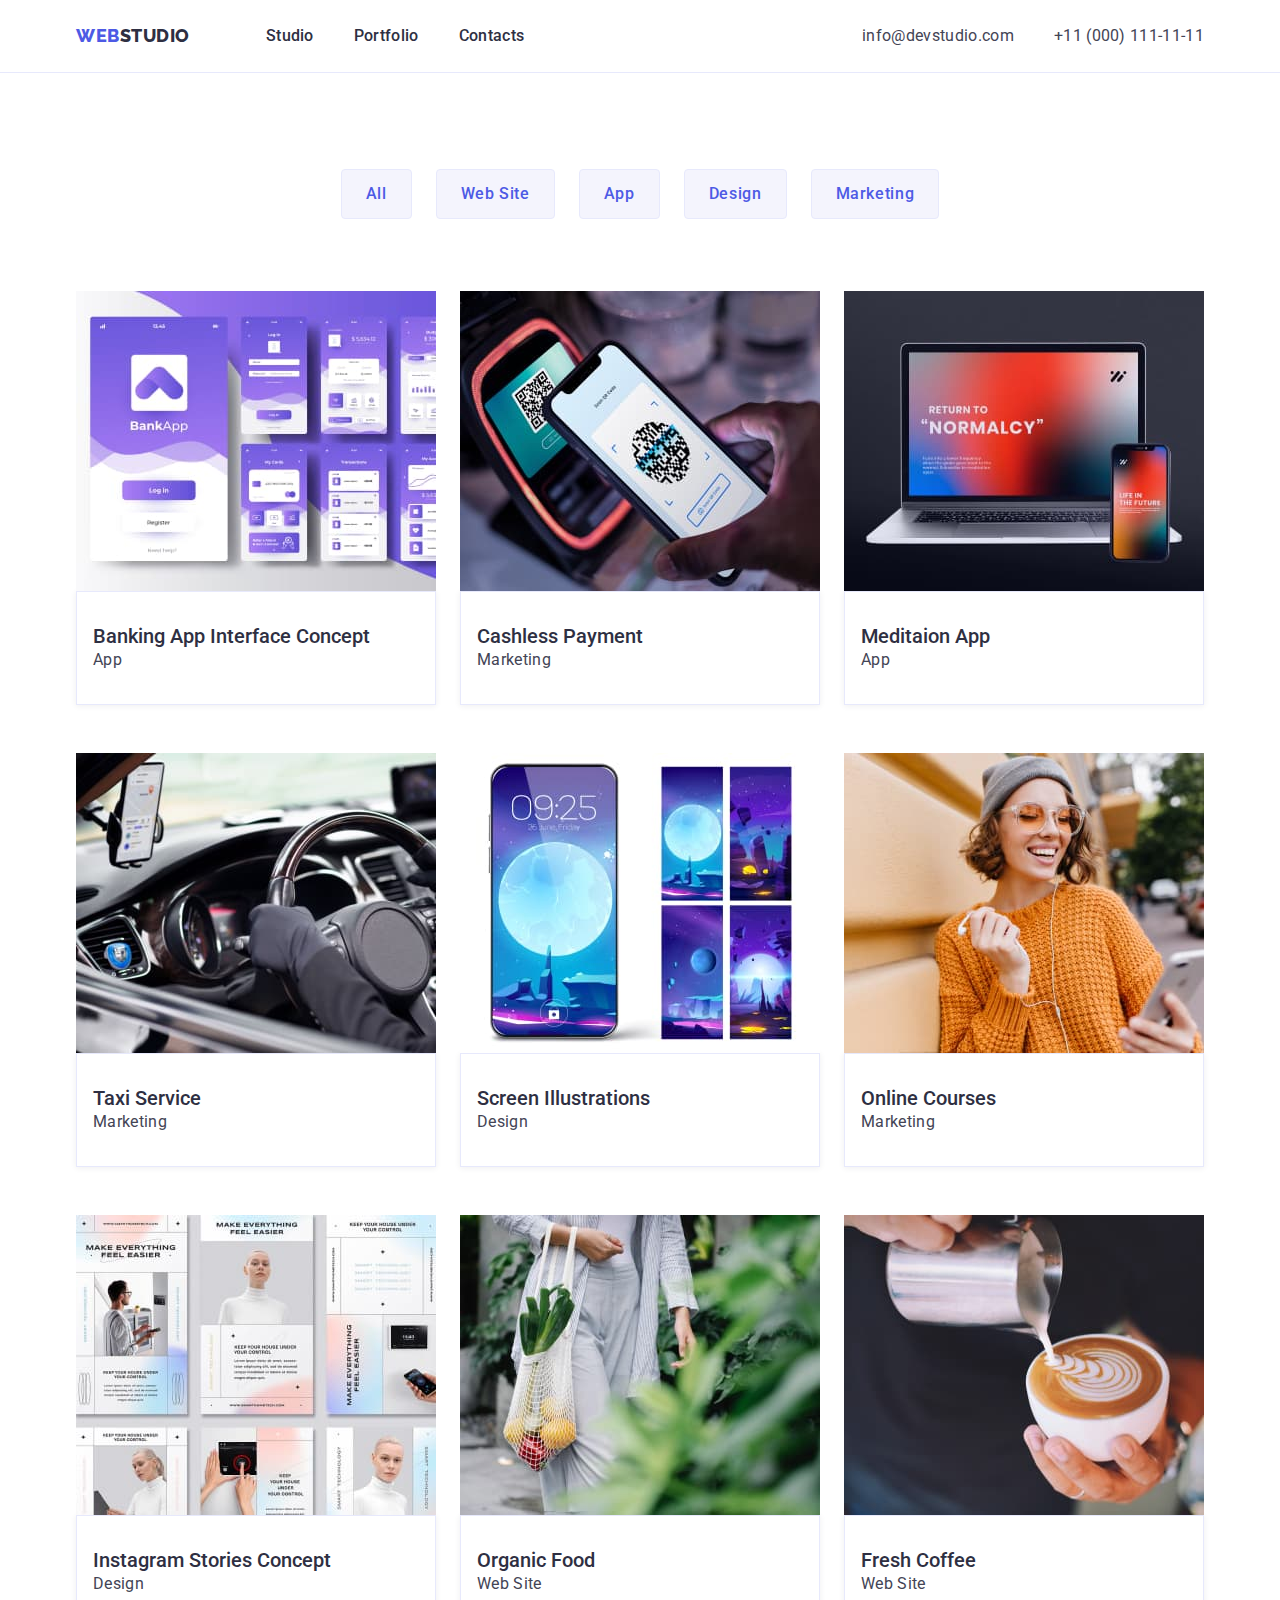
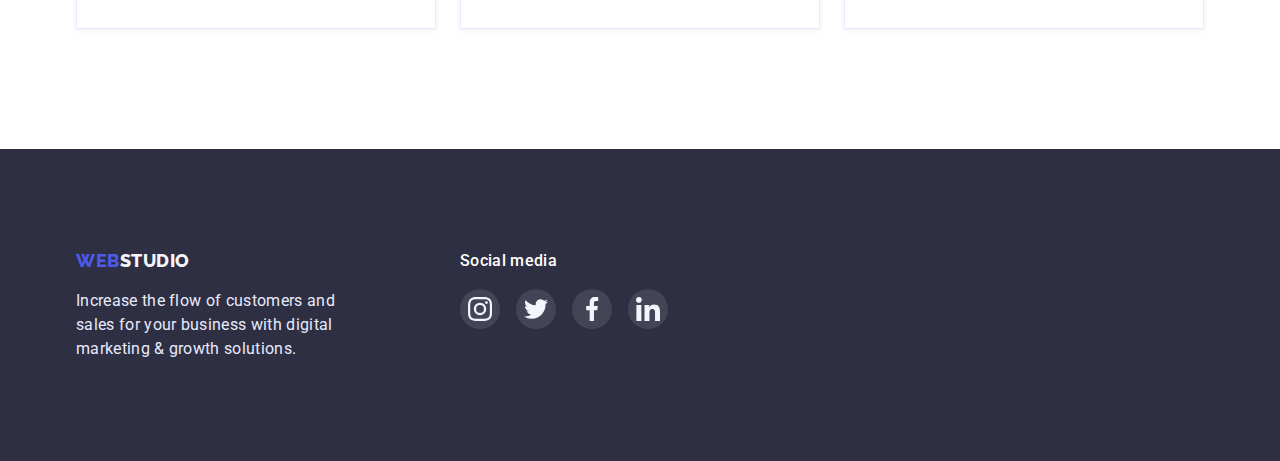
==== commit ef7c9884: "DZ4" ====
--- a/portfolio.html
+++ b/portfolio.html
@@ -1,251 +1,226 @@
 <!DOCTYPE html>
 <html lang="en">
-  <head>
-    <meta charset="UTF-8" />
-    <meta http-equiv="X-UA-Compatible" content="IE=edge" />
-    <meta name="viewport" content="width=device-width, initial-scale=1.0" />
-    <title>Portfolio</title>
-    <link
-      rel="stylesheet"
-      href="https://cdn.jsdelivr.net/npm/modern-normalize@1.1.0/modern-normalize.min.css"
-    />
-    <link rel="preconnect" href="https://fonts.googleapis.com" />
-    <link rel="preconnect" href="https://fonts.gstatic.com" crossorigin />
-    <link
-      href="https://fonts.googleapis.com/css2?family=Raleway:wght@800&family=Roboto:wght@400;500;700;900&display=swap"
-      rel="stylesheet"
-    />
-
-    <link rel="stylesheet" href="./css/styles.css" />
-  </head>
-
-  <body>
-    <!-- шапка сайта -->
-    <header class="style-heder">
-      <!-- Mein navigation -->
-      <div class="container style-heder-container">
-        <nav class="page-nav">
-          <a href="./index.html" class="logo link">
-            <span class="logo-color">Web</span>Studio</a
-          >
-
-          <!-- Links to other pages or sections of the current page -->
-          <ul class="menu list">
-            <li class="menu-item">
-              <a class="link menu-link" href="./index.html">Studio</a>
-            </li>
-            <li class="menu-item">
-              <a class="link menu-link" href="./portfolio.html">Portfolio</a>
-            </li>
-            <li class="menu-item">
-              <a class="link menu-link" href="">Contacts</a>
-            </li>
-          </ul>
-        </nav>
-        <address class="contact-main">
-          <ul class="list contact-list">
-            <li>
-              <a class="contacts-email link" href="mailto:info@devstudio.com"
-                >info@devstudio.com</a
-              >
-            </li>
-            <li>
-              <a class="contact-phone-number link" href="tel:+110001111111"
-                >+11 (000) 111-11-11</a
-              >
-            </li>
-          </ul>
-        </address>
+
+<head>
+  <meta charset="UTF-8" />
+  <meta http-equiv="X-UA-Compatible" content="IE=edge" />
+  <meta name="viewport" content="width=device-width, initial-scale=1.0" />
+  <title>Portfolio</title>
+  <link rel="stylesheet" href="https://cdn.jsdelivr.net/npm/modern-normalize@1.1.0/modern-normalize.min.css" />
+  <link rel="preconnect" href="https://fonts.googleapis.com" />
+  <link rel="preconnect" href="https://fonts.gstatic.com" crossorigin />
+  <link href="https://fonts.googleapis.com/css2?family=Raleway:wght@800&family=Roboto:wght@400;500;700;900&display=swap"
+    rel="stylesheet" />
+
+  <link rel="stylesheet" href="./css/styles.css" />
+</head>
+
+<body>
+  <!-- шапка сайта -->
+  <header class="style-heder">
+    <!-- Mein navigation -->
+    <div class="container style-heder-container">
+      <nav class="page-nav">
+        <a href="./index.html" class="logo link">
+          <span class="logo-color">Web</span>Studio</a>
+
+        <!-- Links to other pages or sections of the current page -->
+        <ul class="menu list">
+          <li class="menu-item">
+            <a class="link menu-link" href="./index.html">Studio</a>
+          </li>
+          <li class="menu-item">
+            <a class="link menu-link" href="./portfolio.html">Portfolio</a>
+          </li>
+          <li class="menu-item">
+            <a class="link menu-link" href="">Contacts</a>
+          </li>
+        </ul>
+      </nav>
+      <address class="contact-main">
+        <ul class="list contact-list">
+          <li>
+            <a class="contacts-email link" href="mailto:info@devstudio.com">info@devstudio.com</a>
+          </li>
+          <li>
+            <a class="contact-phone-number link" href="tel:+110001111111">+11 (000) 111-11-11</a>
+          </li>
+        </ul>
+      </address>
+    </div>
+  </header>
+
+  <!-- Unique page content -->
+  <main>
+    <!-- Filtr BTN -->
+    <section class="container port-sec">
+      <h1 hidden>work examples</h1>
+
+      <ul class="list button-p">
+        <li class="filtr-p">
+          <button class="button secondary" type="button">All</button>
+        </li>
+        <li class="filtr-p">
+          <button class="button secondary" type="button">Web Site</button>
+        </li>
+        <li class="filtr-p">
+          <button class="button secondary" type="button">App</button>
+        </li>
+        <li class="filtr-p">
+          <button class="button secondary" type="button">Design</button>
+        </li>
+        <li class="filtr-p">
+          <button class="button secondary" type="button">Marketing</button>
+        </li>
+      </ul>
+
+      <!-- services offered -->
+
+      <ul class="list offer">
+        <li class="offer-service">
+          <a class="card-p link" href="">
+            <img src="./images/bank-app.jpg " alt="bank-app" width="360" />
+
+            <div class="card-p-content">
+              <h2 class="title">Banking App Interface Concept</h2>
+              <p class="advanteges-text">App</p>
+            </div>
+          </a>
+        </li>
+
+        <li class="offer-service">
+          <a class="card-p link" href="">
+            <img src="./images/qr-skan.jpg" alt="qr-skan" width="360" />
+
+            <div class="card-p-content">
+              <h2 class="title">Cashless Payment</h2>
+              <p class="advanteges-text">Marketing</p>
+            </div>
+          </a>
+        </li>
+        <li class="offer-service">
+          <a class="card-p link" href="">
+            <img src="./images/normalcy.jpg" alt="normalcy" width="360" />
+
+            <div class="card-p-content">
+              <h2 class="title">Meditaion App</h2>
+              <p class="advanteges-text">App</p>
+            </div>
+          </a>
+        </li>
+
+        <li class="offer-service">
+          <a class="card-p link" href="">
+            <img src="./images/auto-nav.jpg" alt="auto-nav" width="360" />
+
+            <div class="card-p-content">
+              <h2 class="title">Taxi Service</h2>
+              <p class="advanteges-text">Marketing</p>
+            </div>
+          </a>
+        </li>
+        <li class="offer-service">
+          <a class="card-p link" href="">
+            <img src="./images/mobile-themes.jpg " alt="mobile-themes" width="360" />
+
+            <div class="card-p-content">
+              <h2 class="title">Screen Illustrations</h2>
+              <p class="advanteges-text">Design</p>
+            </div>
+          </a>
+        </li>
+
+        <li class="offer-service">
+          <a class="card-p link" href="">
+            <img src="./images/girl-orange-sweater.jpg " alt="girl-orange-sweater" width="360" />
+
+            <div class="card-p-content">
+              <h2 class="title">Online Courses</h2>
+              <p class="advanteges-text">Marketing</p>
+            </div>
+          </a>
+        </li>
+
+        <li class="offer-service">
+          <a class="card-p link" href="">
+            <img src="./images/actions.jpg " alt="actions" width="360" />
+
+            <div class="card-p-content">
+              <h2 class="title">Instagram Stories Concept</h2>
+              <p class="advanteges-text">Design</p>
+            </div>
+          </a>
+        </li>
+
+        <li class="offer-service">
+          <a class="card-p link" href="">
+            <img src="./images/bag-vegetables.jpg " alt="bag-vegetables" width="360" />
+
+            <div class="card-p-content">
+              <h2 class="title">Organic Food</h2>
+              <p class="advanteges-text">Web Site</p>
+            </div>
+          </a>
+        </li>
+
+        <li class="offer-service">
+          <a class="card-p link" href="">
+            <img src="./images/coffee-latte.jpg" alt="Fresh Coffee" width="360" />
+            <div class="card-p-content">
+              <h2 class="title">Fresh Coffee</h2>
+              <p class="advanteges-text">Web Site</p>
+            </div>
+          </a>
+        </li>
+      </ul>
+    </section>
+  </main>
+  <!-- Footer -->
+  <footer class="main-footer">
+    <div class="container footer-content">
+      <div class="footer-div">
+        <a class="logo footer-logo link" href="./index.html">
+          <span class="logo-color">Web</span>Studio</a>
+        <p class="footer-text description-footer">
+          Increase the flow of customers and sales for your business with
+          digital marketing & growth solutions.
+        </p>
       </div>
-    </header>
-
-    <!-- Unique page content -->
-    <main>
-      <!-- Filtr BTN -->
-      <section class="container port-sec">
-        <h1 hidden>work examples</h1>
-
-        <ul class="list button-p">
-          <li class="filtr-p">
-            <button class="button secondary" type="button">All</button>
-          </li>
-          <li class="filtr-p">
-            <button class="button secondary" type="button">Web Site</button>
-          </li>
-          <li class="filtr-p">
-            <button class="button secondary" type="button">App</button>
-          </li>
-          <li class="filtr-p">
-            <button class="button secondary" type="button">Design</button>
-          </li>
-          <li class="filtr-p">
-            <button class="button secondary" type="button">Marketing</button>
+      <div class="social-media-list">
+        <p class="social-media-text">Social media</p>
+        <ul class="social-list-footer list">
+          <li class="social-list-item">
+            <a href="" class="social-list-link-footer">
+              <svg class="social-list-icon" width="24" height="24">
+                <use href="./images/sprite.svg#icon-instagram"></use>
+              </svg>
+            </a>
+          </li>
+          <li class="social-list-item">
+            <a href="" class="social-list-link-footer">
+              <svg class="social-list-icon" width="24" height="24">
+                <use href="./images/sprite.svg#icon-twitter"></use>
+              </svg>
+            </a>
+          </li>
+          <li class="social-list-item">
+            <a href="" class="social-list-link-footer">
+              <svg class="social-list-icon" width="24" height="24">
+                <use href="./images/sprite.svg#icon-facebook"></use>
+              </svg>
+            </a>
+          </li>
+          <li class="social-list-item">
+            <a href="" class="social-list-link-footer">
+              <svg class="social-list-icon" width="24" height="24">
+                <use href="./images/sprite.svg#icon-linkedin"></use>
+              </svg>
+            </a>
           </li>
         </ul>
-
-        <!-- services offered -->
-
-        <ul class="list offer">
-          <li class="offer-service">
-            <a class="card-p link" href="">
-              <img src="./images/bank-app.jpg " alt="bank-app" width="360" />
-
-              <div class="card-p-content">
-                <h2 class="title">Banking App Interface Concept</h2>
-                <p class="advanteges-text">App</p>
-              </div>
-            </a>
-          </li>
-
-          <li class="offer-service">
-            <a class="card-p link" href="">
-              <img src="./images/qr-skan.jpg" alt="qr-skan" width="360" />
-
-              <div class="card-p-content">
-                <h2 class="title">Cashless Payment</h2>
-                <p class="advanteges-text">Marketing</p>
-              </div>
-            </a>
-          </li>
-          <li class="offer-service">
-            <a class="card-p link" href="">
-              <img src="./images/normalcy.jpg" alt="normalcy" width="360" />
-
-              <div class="card-p-content">
-                <h2 class="title">Meditaion App</h2>
-                <p class="advanteges-text">App</p>
-              </div>
-            </a>
-          </li>
-
-          <li class="offer-service">
-            <a class="card-p link" href="">
-              <img src="./images/auto-nav.jpg" alt="auto-nav" width="360" />
-
-              <div class="card-p-content">
-                <h2 class="title">Taxi Service</h2>
-                <p class="advanteges-text">Marketing</p>
-              </div>
-            </a>
-          </li>
-          <li class="offer-service">
-            <a class="card-p link" href="">
-              <img
-                src="./images/mobile-themes.jpg "
-                alt="mobile-themes"
-                width="360"
-              />
-
-              <div class="card-p-content">
-                <h2 class="title">Screen Illustrations</h2>
-                <p class="advanteges-text">Design</p>
-              </div>
-            </a>
-          </li>
-
-          <li class="offer-service">
-            <a class="card-p link" href="">
-              <img
-                src="./images/girl-orange-sweater.jpg "
-                alt="girl-orange-sweater"
-                width="360"
-              />
-
-              <div class="card-p-content">
-                <h2 class="title">Online Courses</h2>
-                <p class="advanteges-text">Marketing</p>
-              </div>
-            </a>
-          </li>
-
-          <li class="offer-service">
-            <a class="card-p link" href="">
-              <img src="./images/actions.jpg " alt="actions" width="360" />
-
-              <div class="card-p-content">
-                <h2 class="title">Instagram Stories Concept</h2>
-                <p class="advanteges-text">Design</p>
-              </div>
-            </a>
-          </li>
-
-          <li class="offer-service">
-            <a class="card-p link" href="">
-              <img
-                src="./images/bag-vegetables.jpg "
-                alt="bag-vegetables"
-                width="360"
-              />
-
-              <div class="card-p-content">
-                <h2 class="title">Organic Food</h2>
-                <p class="advanteges-text">Web Site</p>
-              </div>
-            </a>
-          </li>
-
-          <li class="offer-service">
-            <a class="card-p link" href="">
-              <img
-                src="./images/coffee-latte.jpg"
-                alt="Fresh Coffee"
-                width="360"
-              />
-              <div class="card-p-content">
-                <h2 class="title">Fresh Coffee</h2>
-                <p class="advanteges-text">Web Site</p>
-              </div>
-            </a>
-          </li>
-        </ul>
-      </section>
-    </main>
-    <!-- Footer -->
-    <footer class="main-footer">
-      <div class="container footer-content">
-        <div class="footer-div">
-          <a class="logo footer-logo link" href="./index.html">
-            <span class="logo-color">Web</span>Studio</a
-          >
-          <p class="footer-text description-footer">
-            Increase the flow of customers and sales for your business with
-            digital marketing & growth solutions.
-          </p>
-        </div>
-        <div class="social-media-list">
-          <p class="social-media-text">Social media</p>
-          <ul class="social-list-footer list">
-            <li class="social-list-item">
-              <a href="" class="social-list-link-footer">
-                <svg class="social-list-icon" width="16" height="16">
-                  <use href="./images/sprite.svg#icon-instagram"></use>
-                </svg>
-              </a>
-            </li>
-            <li class="social-list-item">
-              <a href="" class="social-list-link-footer">
-                <svg class="social-list-icon" width="16" height="16">
-                  <use href="./images/sprite.svg#icon-twitter"></use>
-                </svg>
-              </a>
-            </li>
-            <li class="social-list-item">
-              <a href="" class="social-list-link-footer">
-                <svg class="social-list-icon" width="16" height="16">
-                  <use href="./images/sprite.svg#icon-facebook"></use>
-                </svg>
-              </a>
-            </li>
-            <li class="social-list-item">
-              <a href="" class="social-list-link-footer">
-                <svg class="social-list-icon" width="16" height="16">
-                  <use href="./images/sprite.svg#icon-linkedin"></use>
-                </svg>
-              </a>
-            </li>
-          </ul>
-        </div>
       </div>
-    </footer>
-  </body>
-</html>
+    </div>
+  </footer>
+</body>
+
+</html>